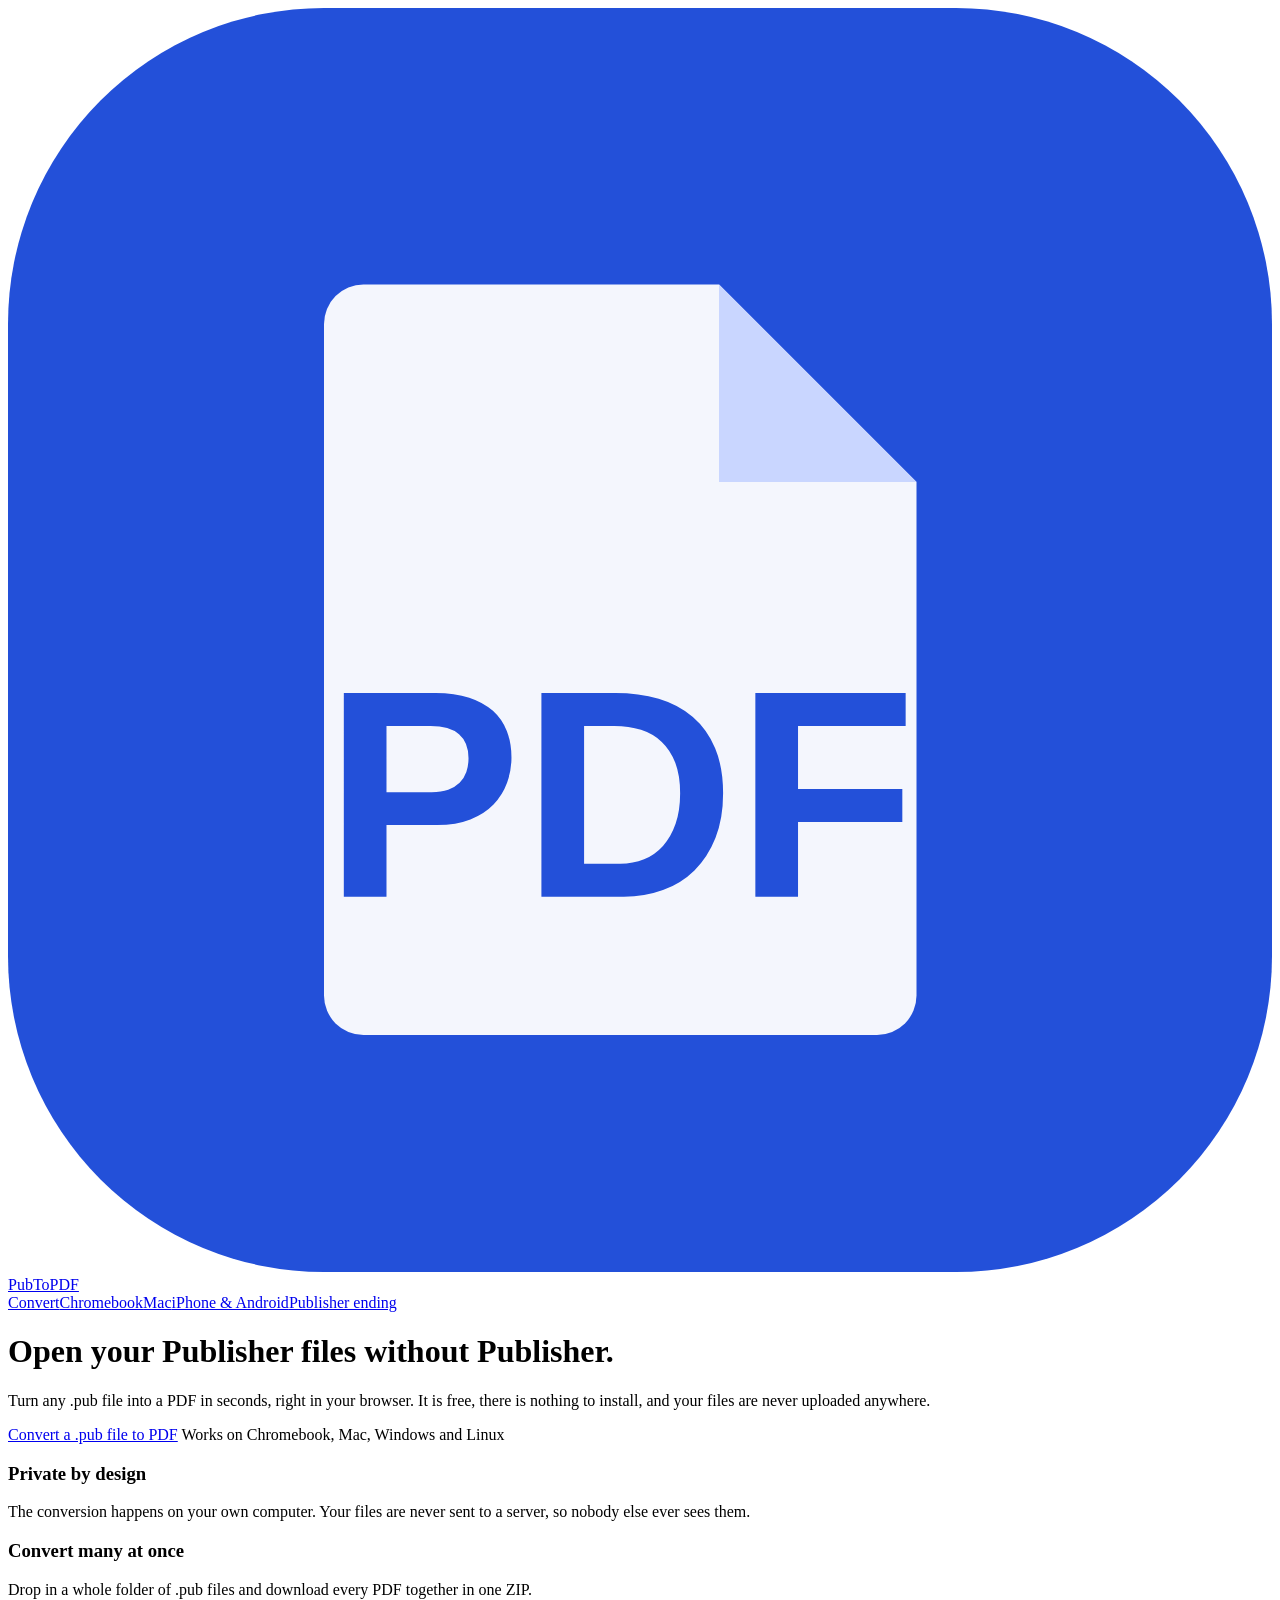
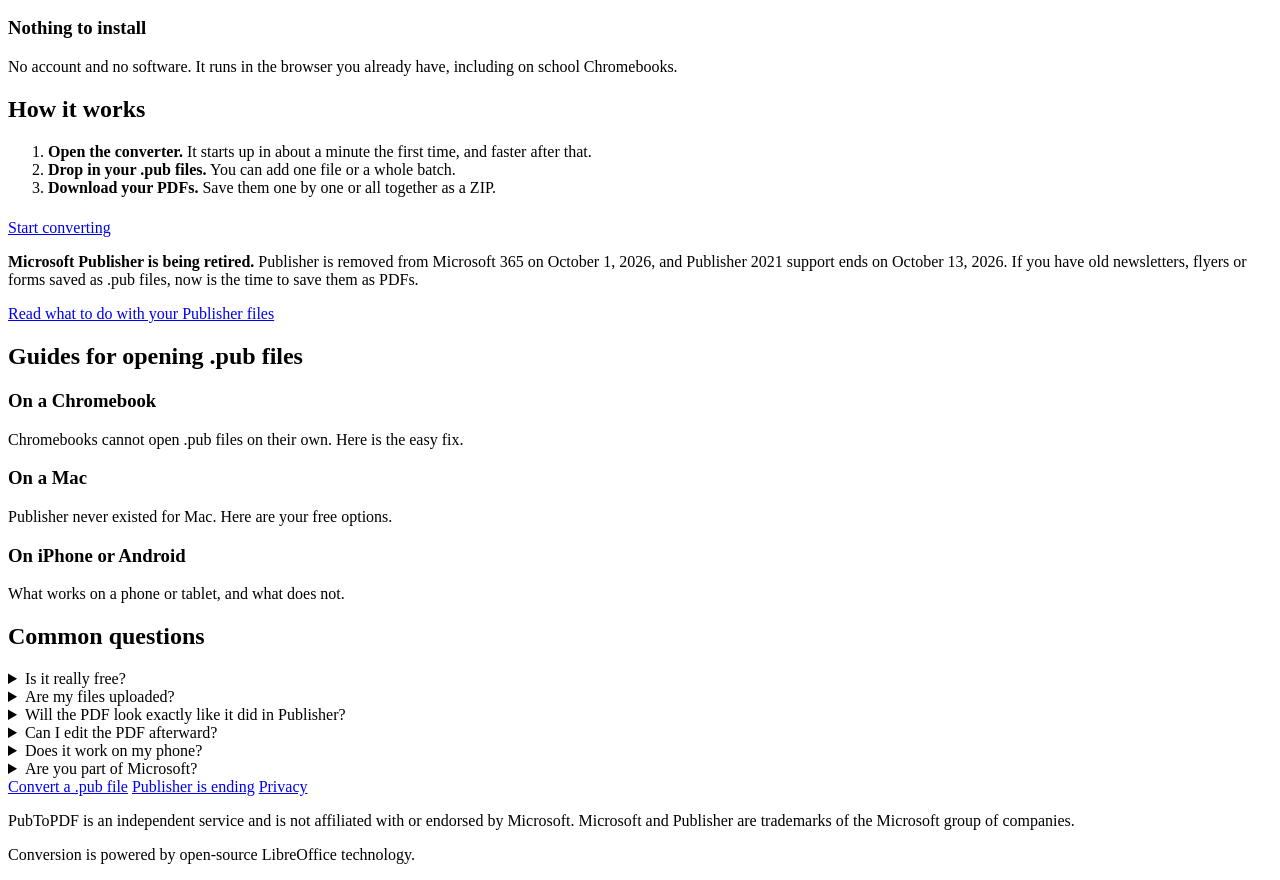
==== index.html @ c04992b9 "Update index.html" ====
<!doctype html>
<html lang="en">
<head>
<meta charset="utf-8">
<meta name="viewport" content="width=device-width, initial-scale=1">
<title>Open and Convert Publisher (.pub) Files to PDF: Free and Private | PubToPDF</title>
<meta name="description" content="Convert Microsoft Publisher .pub files to PDF right in your browser. Free, no sign-up, and your files are never uploaded. Works on Chromebook, Mac, Windows and Linux.">
<meta property="og:title" content="Open and Convert Publisher (.pub) Files to PDF: Free and Private | PubToPDF">
<meta property="og:description" content="Convert Microsoft Publisher .pub files to PDF right in your browser. Free, no sign-up, and your files are never uploaded. Works on Chromebook, Mac, Windows and Linux.">
<meta property="og:type" content="website">
<meta property="og:site_name" content="PubToPDF">
<link rel="icon" href="assets/favicon.svg" type="image/svg+xml">
<link rel="stylesheet" href="assets/style.css">

</head>
<body>
<header class="site-header">
  <div class="wrap">
    <a class="brand" href="./"><svg viewBox="0 0 32 32" aria-hidden="true"><rect width="32" height="32" rx="8" fill="#2350d9"/><path d="M9 7h9l5 5v13a1 1 0 0 1-1 1H9a1 1 0 0 1-1-1V8a1 1 0 0 1 1-1z" fill="#fff" opacity=".95"/><path d="M18 7v5h5" fill="#c9d6ff"/><text x="15.5" y="22.5" text-anchor="middle" font-family="Arial,sans-serif" font-weight="700" font-size="7.5" fill="#2350d9">PDF</text></svg><span>PubToPDF</span></a>
    <nav class="nav" aria-label="Main"><a href="convert/">Convert</a><a href="open-pub-file-on-chromebook/">Chromebook</a><a href="open-pub-file-on-mac/">Mac</a><a href="open-pub-file-on-iphone-android/">iPhone & Android</a><a href="publisher-shutting-down/">Publisher ending</a></nav>
  </div>
</header>

<main>
<div class="wrap">
  <div class="hero">
    <h1>Open your Publisher files without Publisher.</h1>
    <p class="lead">Turn any .pub file into a PDF in seconds, right in your browser. It is free, there is nothing to install, and your files are never uploaded anywhere.</p>
    <div class="cta-row">
      <a class="btn" href="convert/">Convert a .pub file to PDF</a>
      <span class="cta-note">Works on Chromebook, Mac, Windows and Linux</span>
    </div>
  </div>

  <section>
    <div class="cards">
      <div class="card"><h3>Private by design</h3><p>The conversion happens on your own computer. Your files are never sent to a server, so nobody else ever sees them.</p></div>
      <div class="card"><h3>Convert many at once</h3><p>Drop in a whole folder of .pub files and download every PDF together in one ZIP.</p></div>
      <div class="card"><h3>Nothing to install</h3><p>No account and no software. It runs in the browser you already have, including on school Chromebooks.</p></div>
    </div>
  </section>

  <section>
    <h2>How it works</h2>
    <ol class="steps">
      <li><div><strong>Open the converter.</strong> It starts up in about a minute the first time, and faster after that.</div></li>
      <li><div><strong>Drop in your .pub files.</strong> You can add one file or a whole batch.</div></li>
      <li><div><strong>Download your PDFs.</strong> Save them one by one or all together as a ZIP.</div></li>
    </ol>
    <p style="margin-top:22px"><a class="btn" href="convert/">Start converting</a></p>
  </section>

  <section>
    <div class="notice">
      <p><strong>Microsoft Publisher is being retired.</strong> Publisher is removed from Microsoft 365 on October 1, 2026, and Publisher 2021 support ends on October 13, 2026. If you have old newsletters, flyers or forms saved as .pub files, now is the time to save them as PDFs.</p>
      <p><a href="publisher-shutting-down/">Read what to do with your Publisher files</a></p>
    </div>
  </section>

  <section>
    <h2>Guides for opening .pub files</h2>
    <div class="cards">
      <a class="card" href="open-pub-file-on-chromebook/" style="text-decoration:none;color:inherit"><h3>On a Chromebook</h3><p>Chromebooks cannot open .pub files on their own. Here is the easy fix.</p></a>
      <a class="card" href="open-pub-file-on-mac/" style="text-decoration:none;color:inherit"><h3>On a Mac</h3><p>Publisher never existed for Mac. Here are your free options.</p></a>
      <a class="card" href="open-pub-file-on-iphone-android/" style="text-decoration:none;color:inherit"><h3>On iPhone or Android</h3><p>What works on a phone or tablet, and what does not.</p></a>
    </div>
  </section>

  <section class="narrow" style="padding-left:0">
    <h2>Common questions</h2>
    <details><summary>Is it really free?</summary><p>Yes. Converting .pub files to PDF is free, with no account and no watermark.</p></details>
    <details><summary>Are my files uploaded?</summary><p>No. The conversion runs entirely inside your browser, on your own device. Your files are never sent to us or to anyone else.</p></details>
    <details><summary>Will the PDF look exactly like it did in Publisher?</summary><p>Usually it looks very close. Layout, colors, shapes and pictures carry over. If a font from the original file is not available, a similar font is used instead, so text can shift slightly. Special effects such as WordArt may not carry over. Always look over the PDF before you rely on it.</p></details>
    <details><summary>Can I edit the PDF afterward?</summary><p>A PDF is meant for viewing and printing, not editing. If you need to keep editing the design, the free LibreOffice program can open .pub files directly, and Word or Canva are good places to rebuild a design.</p></details>
    <details><summary>Does it work on my phone?</summary><p>It works best on a computer or Chromebook. Phones and tablets often do not have enough memory for the converter. See our <a href="open-pub-file-on-iphone-android/">phone and tablet guide</a>.</p></details>
    <details><summary>Are you part of Microsoft?</summary><p>No. PubToPDF is an independent service and is not affiliated with Microsoft.</p></details>
  </section>
</div>
</main>
<footer class="site-footer">
  <div class="wrap">
    <div class="links">
      <a href="convert/">Convert a .pub file</a>
      <a href="publisher-shutting-down/">Publisher is ending</a>
      <a href="privacy/">Privacy</a>
    </div>
    <p>PubToPDF is an independent service and is not affiliated with or endorsed by Microsoft. Microsoft and Publisher are trademarks of the Microsoft group of companies.</p>
    <p>Conversion is powered by open-source LibreOffice technology.</p>
  </div>
</footer>
</body>
</html>
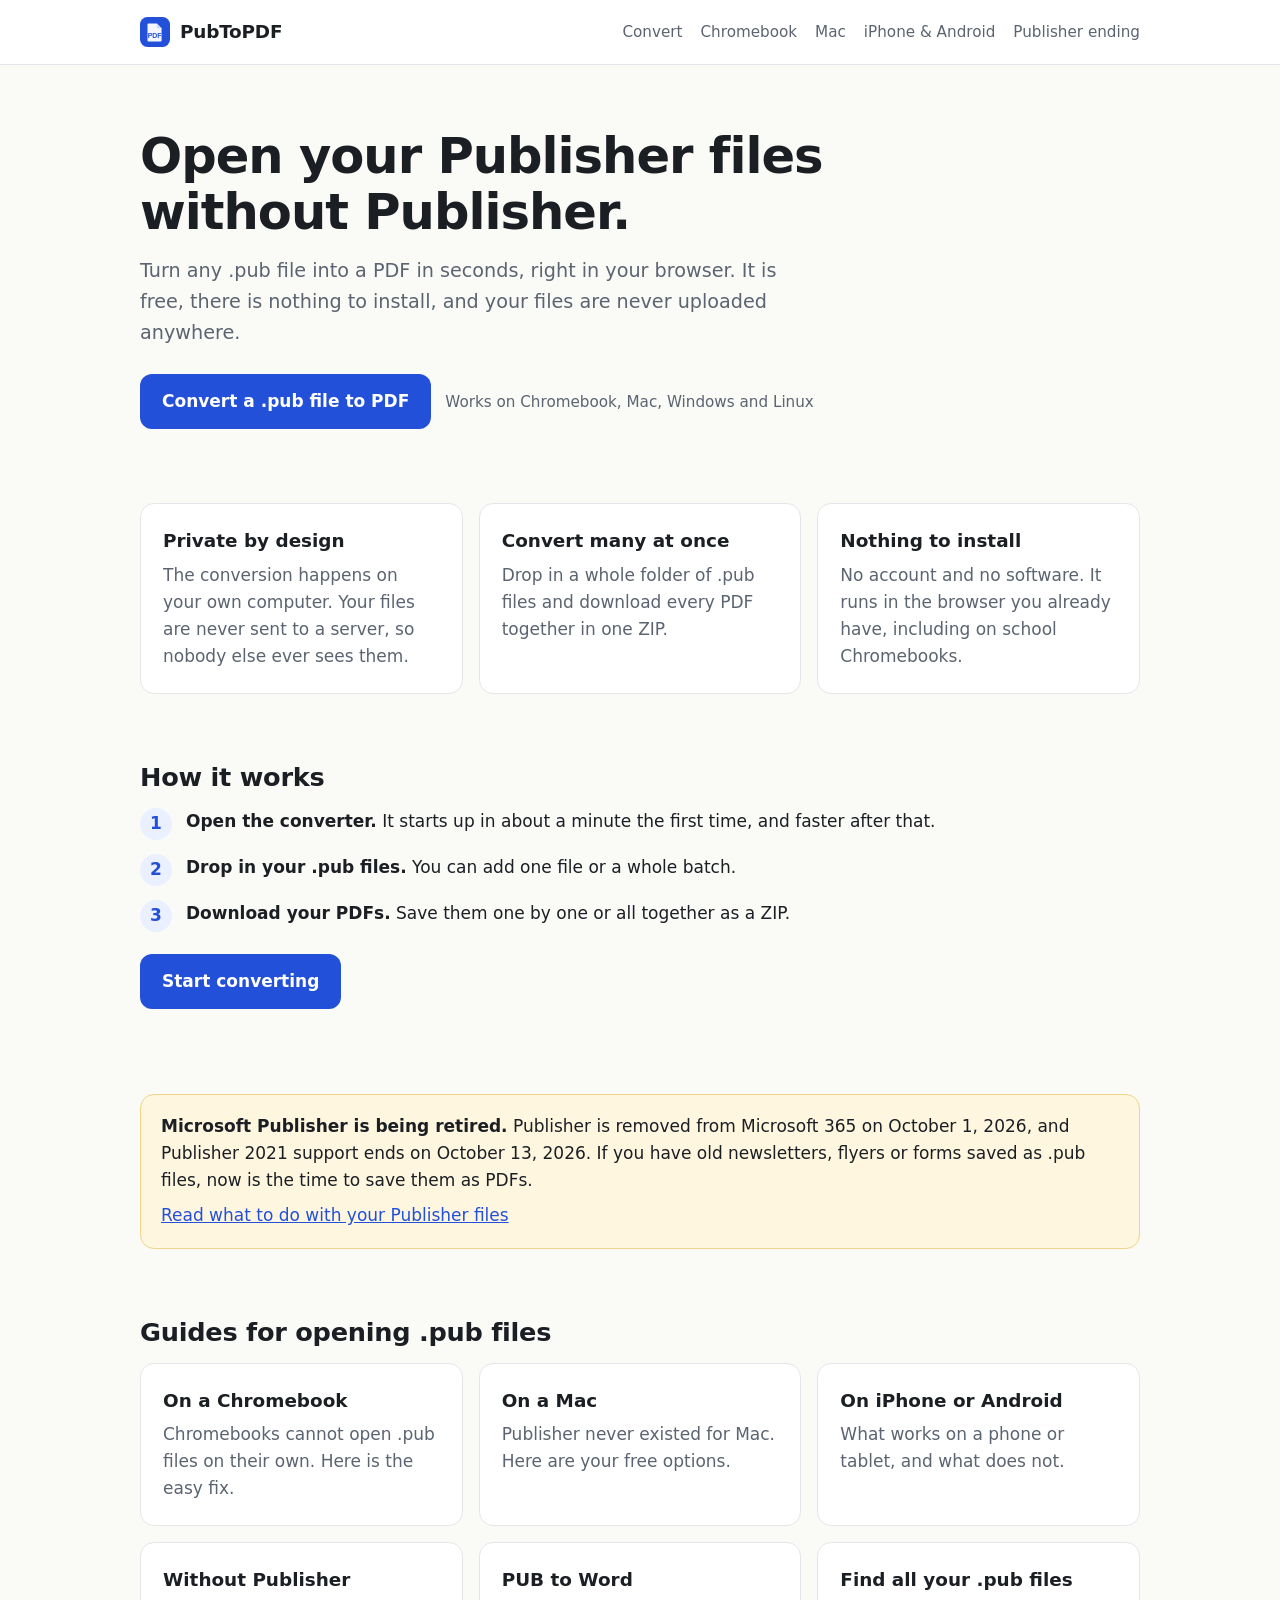
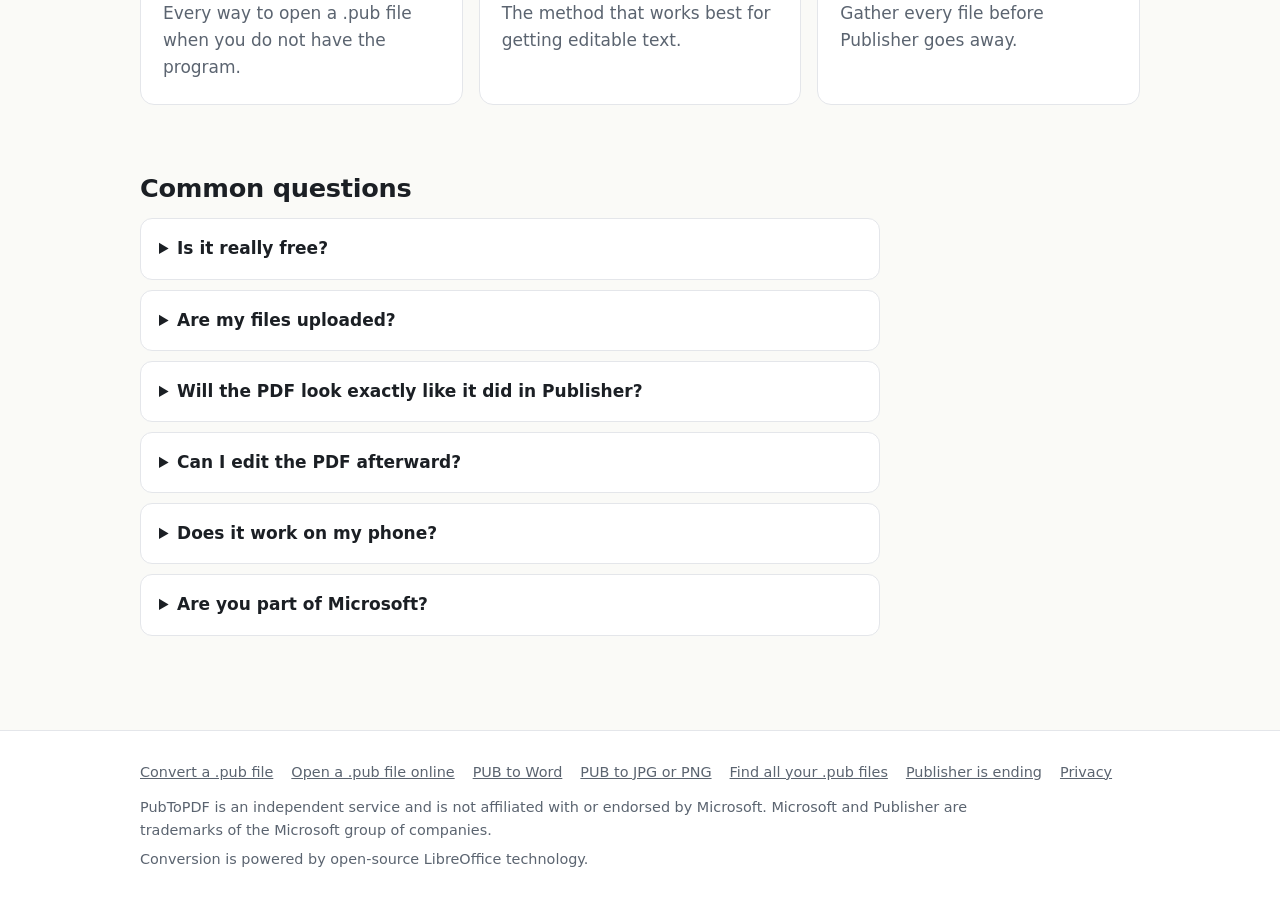
==== commit 539a50a1: "Update index.html" ====
--- a/index.html
+++ b/index.html
@@ -11,7 +11,7 @@
 <meta property="og:site_name" content="PubToPDF">
 <link rel="icon" href="assets/favicon.svg" type="image/svg+xml">
 <link rel="stylesheet" href="assets/style.css">
-
+<script type="application/ld+json">{"@context":"https://schema.org","@type":"WebApplication","name":"PubToPDF","url":"https://landolrian.github.io/pubtopdf/convert/","applicationCategory":"UtilitiesApplication","operatingSystem":"Any modern web browser","description":"Free, private converter that turns Microsoft Publisher .pub files into PDF inside your browser. Files are never uploaded.","offers":{"@type":"Offer","price":"0","priceCurrency":"USD"}}</script>
 </head>
 <body>
 <header class="site-header">
@@ -63,6 +63,9 @@
       <a class="card" href="open-pub-file-on-chromebook/" style="text-decoration:none;color:inherit"><h3>On a Chromebook</h3><p>Chromebooks cannot open .pub files on their own. Here is the easy fix.</p></a>
       <a class="card" href="open-pub-file-on-mac/" style="text-decoration:none;color:inherit"><h3>On a Mac</h3><p>Publisher never existed for Mac. Here are your free options.</p></a>
       <a class="card" href="open-pub-file-on-iphone-android/" style="text-decoration:none;color:inherit"><h3>On iPhone or Android</h3><p>What works on a phone or tablet, and what does not.</p></a>
+      <a class="card" href="open-pub-file-online/" style="text-decoration:none;color:inherit"><h3>Without Publisher</h3><p>Every way to open a .pub file when you do not have the program.</p></a>
+      <a class="card" href="convert-pub-to-word/" style="text-decoration:none;color:inherit"><h3>PUB to Word</h3><p>The method that works best for getting editable text.</p></a>
+      <a class="card" href="find-all-pub-files/" style="text-decoration:none;color:inherit"><h3>Find all your .pub files</h3><p>Gather every file before Publisher goes away.</p></a>
     </div>
   </section>
 
@@ -81,6 +84,10 @@
   <div class="wrap">
     <div class="links">
       <a href="convert/">Convert a .pub file</a>
+      <a href="open-pub-file-online/">Open a .pub file online</a>
+      <a href="convert-pub-to-word/">PUB to Word</a>
+      <a href="convert-pub-to-jpg-png/">PUB to JPG or PNG</a>
+      <a href="find-all-pub-files/">Find all your .pub files</a>
       <a href="publisher-shutting-down/">Publisher is ending</a>
       <a href="privacy/">Privacy</a>
     </div>
--- a/assets/style.css
+++ b/assets/style.css
@@ -0,0 +1,154 @@
+:root {
+  --bg: #fafaf7;
+  --surface: #ffffff;
+  --text: #1b1f24;
+  --muted: #5b6470;
+  --line: #e4e6ea;
+  --accent: #2350d9;
+  --accent-ink: #ffffff;
+  --accent-soft: #eaf0ff;
+  --ok: #137a3f;
+  --err: #b3261e;
+  --warn-bg: #fff6e0;
+  --warn-line: #f0d48a;
+  --radius: 14px;
+  --font: system-ui, -apple-system, "Segoe UI", Roboto, "Helvetica Neue", Arial, sans-serif;
+}
+@media (prefers-color-scheme: dark) {
+  :root {
+    --bg: #0f1216;
+    --surface: #171b21;
+    --text: #eceff3;
+    --muted: #9aa4b2;
+    --line: #272d36;
+    --accent: #7ea2ff;
+    --accent-ink: #0b1226;
+    --accent-soft: #1a2440;
+    --ok: #5fd18b;
+    --err: #ff8a80;
+    --warn-bg: #2b2413;
+    --warn-line: #5a4a1c;
+  }
+}
+
+* { box-sizing: border-box; }
+html { -webkit-text-size-adjust: 100%; }
+body {
+  margin: 0;
+  background: var(--bg);
+  color: var(--text);
+  font-family: var(--font);
+  font-size: 17px;
+  line-height: 1.6;
+}
+a { color: var(--accent); }
+a:hover { text-decoration-thickness: 2px; }
+img, svg { max-width: 100%; }
+
+.wrap { width: 100%; max-width: 1040px; margin: 0 auto; padding: 0 20px; }
+.narrow { max-width: 740px; }
+
+/* header */
+.site-header { border-bottom: 1px solid var(--line); background: var(--surface); }
+.site-header .wrap { display: flex; align-items: center; justify-content: space-between; gap: 16px; min-height: 64px; flex-wrap: wrap; padding-top: 10px; padding-bottom: 10px; }
+.brand { display: flex; align-items: center; gap: 10px; font-weight: 750; font-size: 1.15rem; color: var(--text); text-decoration: none; letter-spacing: -0.01em; }
+.brand svg { width: 30px; height: 30px; flex: none; }
+.nav { display: flex; gap: 4px 18px; flex-wrap: wrap; font-size: 0.95rem; }
+.nav a { color: var(--muted); text-decoration: none; padding: 4px 0; }
+.nav a:hover, .nav a[aria-current="page"] { color: var(--text); text-decoration: underline; text-underline-offset: 4px; }
+
+/* buttons */
+.btn {
+  display: inline-flex; align-items: center; justify-content: center; gap: 8px;
+  background: var(--accent); color: var(--accent-ink);
+  border: 0; border-radius: 12px; padding: 14px 22px;
+  font: inherit; font-weight: 650; text-decoration: none; cursor: pointer;
+}
+.btn:hover { filter: brightness(1.06); }
+.btn:disabled, .btn[aria-disabled="true"] { opacity: .5; cursor: not-allowed; }
+.btn.secondary { background: var(--accent-soft); color: var(--accent); }
+.btn.small { padding: 8px 14px; font-size: 0.92rem; border-radius: 10px; }
+
+/* hero */
+.hero { padding: 64px 0 40px; }
+.hero h1 { font-size: clamp(2rem, 5vw, 3.1rem); line-height: 1.12; letter-spacing: -0.02em; margin: 0 0 16px; max-width: 16em; }
+.hero p.lead { font-size: 1.2rem; color: var(--muted); max-width: 34em; margin: 0 0 26px; }
+.hero .cta-row { display: flex; gap: 14px; align-items: center; flex-wrap: wrap; }
+.hero .cta-note { color: var(--muted); font-size: 0.95rem; }
+
+/* sections */
+section { padding: 34px 0; }
+h2 { font-size: 1.6rem; letter-spacing: -0.01em; margin: 0 0 14px; line-height: 1.25; }
+h3 { font-size: 1.15rem; margin: 22px 0 6px; }
+.cards { display: grid; grid-template-columns: repeat(auto-fit, minmax(240px, 1fr)); gap: 16px; }
+.card { background: var(--surface); border: 1px solid var(--line); border-radius: var(--radius); padding: 22px; }
+.card h3 { margin-top: 0; }
+.card p { margin: 0; color: var(--muted); }
+.steps { counter-reset: s; list-style: none; padding: 0; margin: 0; display: grid; gap: 14px; }
+.steps li { counter-increment: s; display: flex; gap: 14px; align-items: flex-start; }
+.steps li::before { content: counter(s); flex: none; width: 32px; height: 32px; border-radius: 50%; background: var(--accent-soft); color: var(--accent); display: grid; place-items: center; font-weight: 700; }
+
+.notice { background: var(--warn-bg); border: 1px solid var(--warn-line); border-radius: var(--radius); padding: 18px 20px; }
+.notice p { margin: 0; }
+.notice p + p { margin-top: 8px; }
+
+/* article pages */
+.article { padding: 44px 0 30px; }
+.article h1 { font-size: clamp(1.8rem, 4.5vw, 2.5rem); line-height: 1.15; letter-spacing: -0.02em; margin: 0 0 14px; }
+.article .lead { font-size: 1.15rem; color: var(--muted); margin: 0 0 24px; }
+.article p, .article li { max-width: 46em; }
+.article ol, .article ul { padding-left: 1.3em; }
+.article li { margin: 6px 0; }
+.callout { background: var(--accent-soft); border-radius: var(--radius); padding: 20px 22px; margin: 26px 0; display: flex; gap: 16px; align-items: center; justify-content: space-between; flex-wrap: wrap; }
+.callout p { margin: 0; font-weight: 600; max-width: 30em; }
+
+details { background: var(--surface); border: 1px solid var(--line); border-radius: 12px; padding: 4px 18px; margin: 10px 0; }
+summary { cursor: pointer; font-weight: 650; padding: 12px 0; }
+details p { margin: 0 0 14px; color: var(--muted); }
+
+/* converter */
+.tool { padding: 40px 0 10px; }
+.tool h1 { font-size: clamp(1.8rem, 4.5vw, 2.5rem); line-height: 1.15; letter-spacing: -0.02em; margin: 0 0 8px; }
+.tool .lead { color: var(--muted); margin: 0 0 22px; font-size: 1.1rem; }
+.engine { display: flex; align-items: center; gap: 12px; background: var(--surface); border: 1px solid var(--line); border-radius: 12px; padding: 12px 16px; margin-bottom: 14px; font-size: 0.95rem; }
+.engine .dot { width: 12px; height: 12px; border-radius: 50%; background: var(--muted); flex: none; }
+.engine[data-state="loading"] .dot { background: var(--accent); animation: pulse 1.2s ease-in-out infinite; }
+.engine[data-state="ready"] .dot { background: var(--ok); }
+.engine[data-state="error"] .dot { background: var(--err); }
+@keyframes pulse { 0%,100% { opacity: .35; } 50% { opacity: 1; } }
+@media (prefers-reduced-motion: reduce) { .engine[data-state="loading"] .dot { animation: none; } }
+
+.drop {
+  display: block; text-align: center; cursor: pointer;
+  border: 2px dashed var(--line); border-radius: var(--radius);
+  background: var(--surface); padding: 46px 20px;
+  transition: border-color .15s, background .15s;
+}
+.drop:hover, .drop.over { border-color: var(--accent); background: var(--accent-soft); }
+.drop strong { display: block; font-size: 1.25rem; margin-bottom: 4px; }
+.drop span { color: var(--muted); }
+.drop input { position: absolute; width: 1px; height: 1px; opacity: 0; }
+.drop:focus-within { outline: 3px solid var(--accent); outline-offset: 2px; }
+
+.msg { margin: 12px 0 0; color: var(--err); font-weight: 600; min-height: 1.4em; }
+.files { list-style: none; margin: 16px 0 0; padding: 0; display: grid; gap: 10px; }
+.file { display: flex; align-items: center; gap: 14px; background: var(--surface); border: 1px solid var(--line); border-radius: 12px; padding: 12px 16px; flex-wrap: wrap; }
+.file .name { flex: 1 1 220px; min-width: 0; overflow-wrap: anywhere; font-weight: 600; }
+.file .state { color: var(--muted); font-size: 0.93rem; }
+.file .state.ok { color: var(--ok); font-weight: 650; }
+.file .state.bad { color: var(--err); font-weight: 650; }
+.file .actions { display: flex; gap: 8px; flex-wrap: wrap; }
+.toolbar { display: flex; justify-content: flex-end; margin-top: 14px; }
+.privacy-line { color: var(--muted); font-size: 0.95rem; margin-top: 18px; }
+
+/* footer */
+.site-footer { border-top: 1px solid var(--line); margin-top: 50px; padding: 30px 0 44px; color: var(--muted); font-size: 0.9rem; background: var(--surface); }
+.site-footer a { color: var(--muted); }
+.site-footer .links { display: flex; gap: 6px 18px; flex-wrap: wrap; margin-bottom: 12px; }
+.site-footer p { margin: 6px 0; max-width: 60em; }
+
+@media (max-width: 560px) {
+  body { font-size: 16.5px; }
+  .hero { padding-top: 40px; }
+  .drop { padding: 34px 16px; }
+}
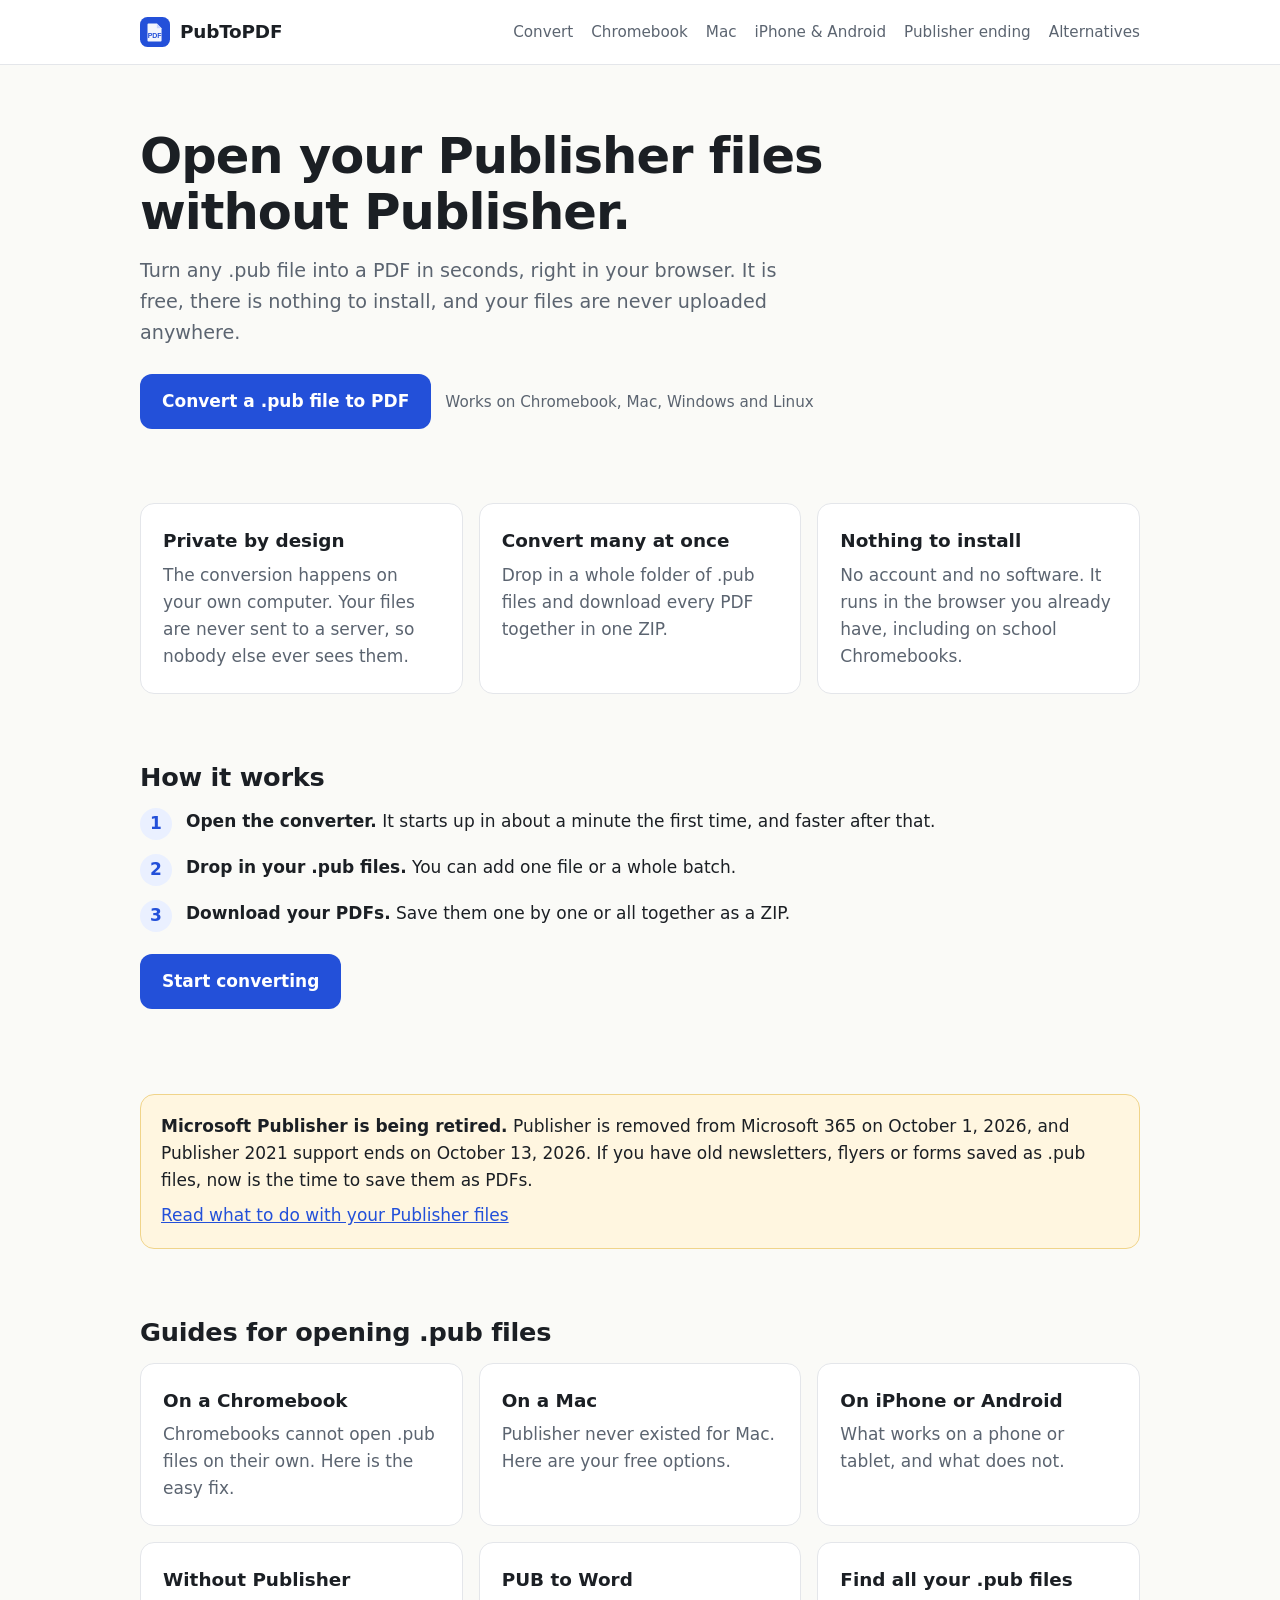
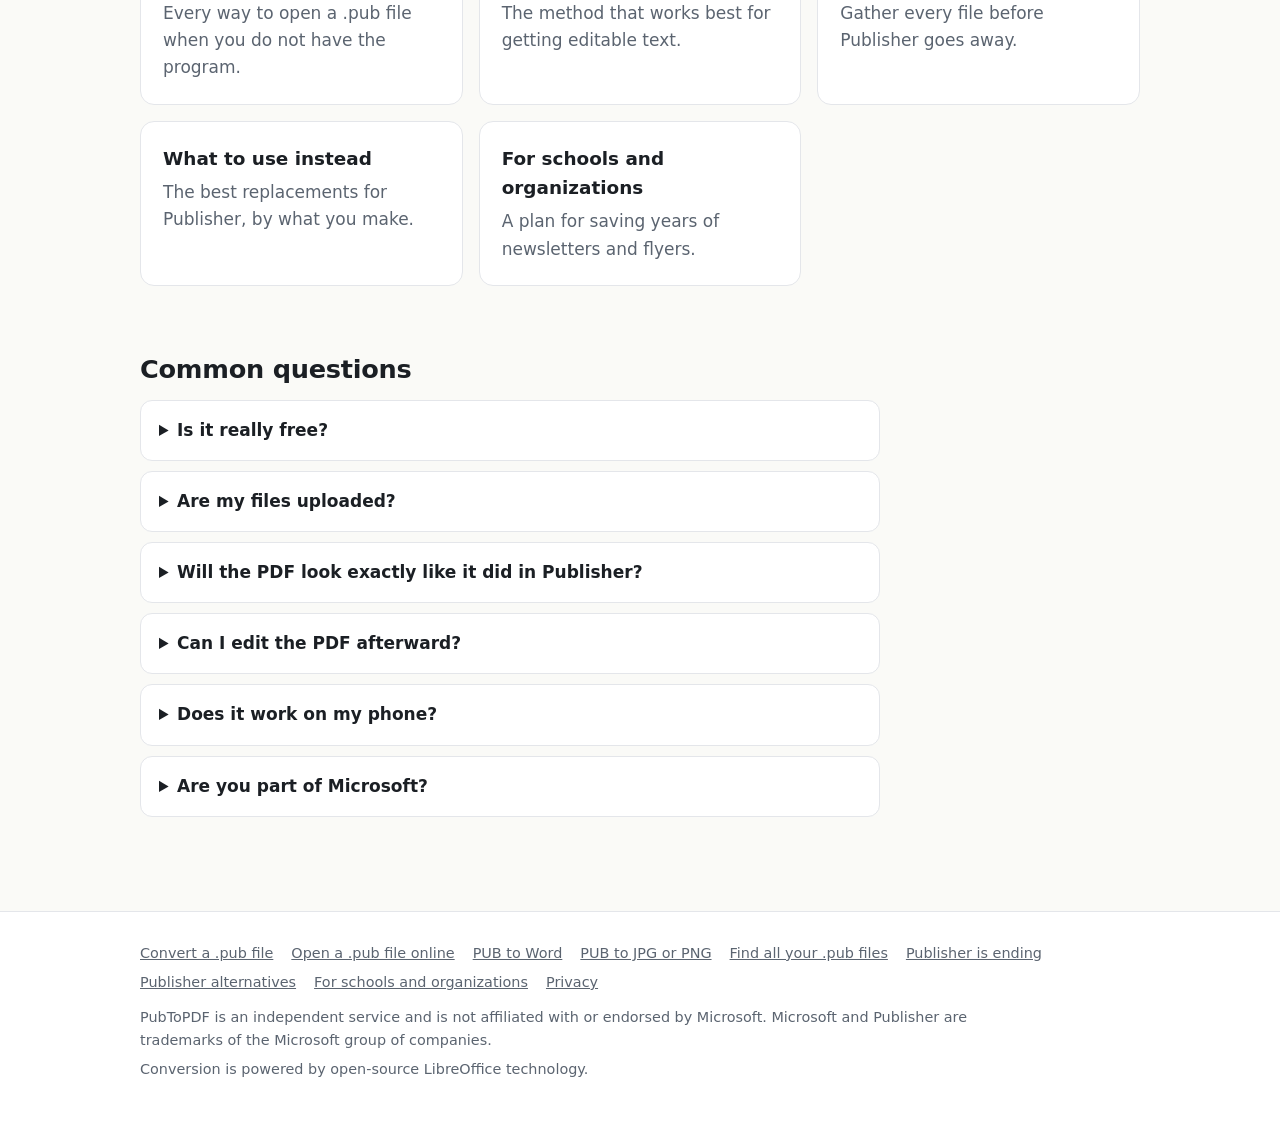
==== commit d53eb99d: "Update index.html" ====
--- a/index.html
+++ b/index.html
@@ -17,7 +17,7 @@
 <header class="site-header">
   <div class="wrap">
     <a class="brand" href="./"><svg viewBox="0 0 32 32" aria-hidden="true"><rect width="32" height="32" rx="8" fill="#2350d9"/><path d="M9 7h9l5 5v13a1 1 0 0 1-1 1H9a1 1 0 0 1-1-1V8a1 1 0 0 1 1-1z" fill="#fff" opacity=".95"/><path d="M18 7v5h5" fill="#c9d6ff"/><text x="15.5" y="22.5" text-anchor="middle" font-family="Arial,sans-serif" font-weight="700" font-size="7.5" fill="#2350d9">PDF</text></svg><span>PubToPDF</span></a>
-    <nav class="nav" aria-label="Main"><a href="convert/">Convert</a><a href="open-pub-file-on-chromebook/">Chromebook</a><a href="open-pub-file-on-mac/">Mac</a><a href="open-pub-file-on-iphone-android/">iPhone & Android</a><a href="publisher-shutting-down/">Publisher ending</a></nav>
+    <nav class="nav" aria-label="Main"><a href="convert/">Convert</a><a href="open-pub-file-on-chromebook/">Chromebook</a><a href="open-pub-file-on-mac/">Mac</a><a href="open-pub-file-on-iphone-android/">iPhone & Android</a><a href="publisher-shutting-down/">Publisher ending</a><a href="publisher-alternatives/">Alternatives</a></nav>
   </div>
 </header>
 
@@ -66,6 +66,8 @@
       <a class="card" href="open-pub-file-online/" style="text-decoration:none;color:inherit"><h3>Without Publisher</h3><p>Every way to open a .pub file when you do not have the program.</p></a>
       <a class="card" href="convert-pub-to-word/" style="text-decoration:none;color:inherit"><h3>PUB to Word</h3><p>The method that works best for getting editable text.</p></a>
       <a class="card" href="find-all-pub-files/" style="text-decoration:none;color:inherit"><h3>Find all your .pub files</h3><p>Gather every file before Publisher goes away.</p></a>
+      <a class="card" href="publisher-alternatives/" style="text-decoration:none;color:inherit"><h3>What to use instead</h3><p>The best replacements for Publisher, by what you make.</p></a>
+      <a class="card" href="convert-old-publisher-files/" style="text-decoration:none;color:inherit"><h3>For schools and organizations</h3><p>A plan for saving years of newsletters and flyers.</p></a>
     </div>
   </section>
 
@@ -89,6 +91,8 @@
       <a href="convert-pub-to-jpg-png/">PUB to JPG or PNG</a>
       <a href="find-all-pub-files/">Find all your .pub files</a>
       <a href="publisher-shutting-down/">Publisher is ending</a>
+      <a href="publisher-alternatives/">Publisher alternatives</a>
+      <a href="convert-old-publisher-files/">For schools and organizations</a>
       <a href="privacy/">Privacy</a>
     </div>
     <p>PubToPDF is an independent service and is not affiliated with or endorsed by Microsoft. Microsoft and Publisher are trademarks of the Microsoft group of companies.</p>
